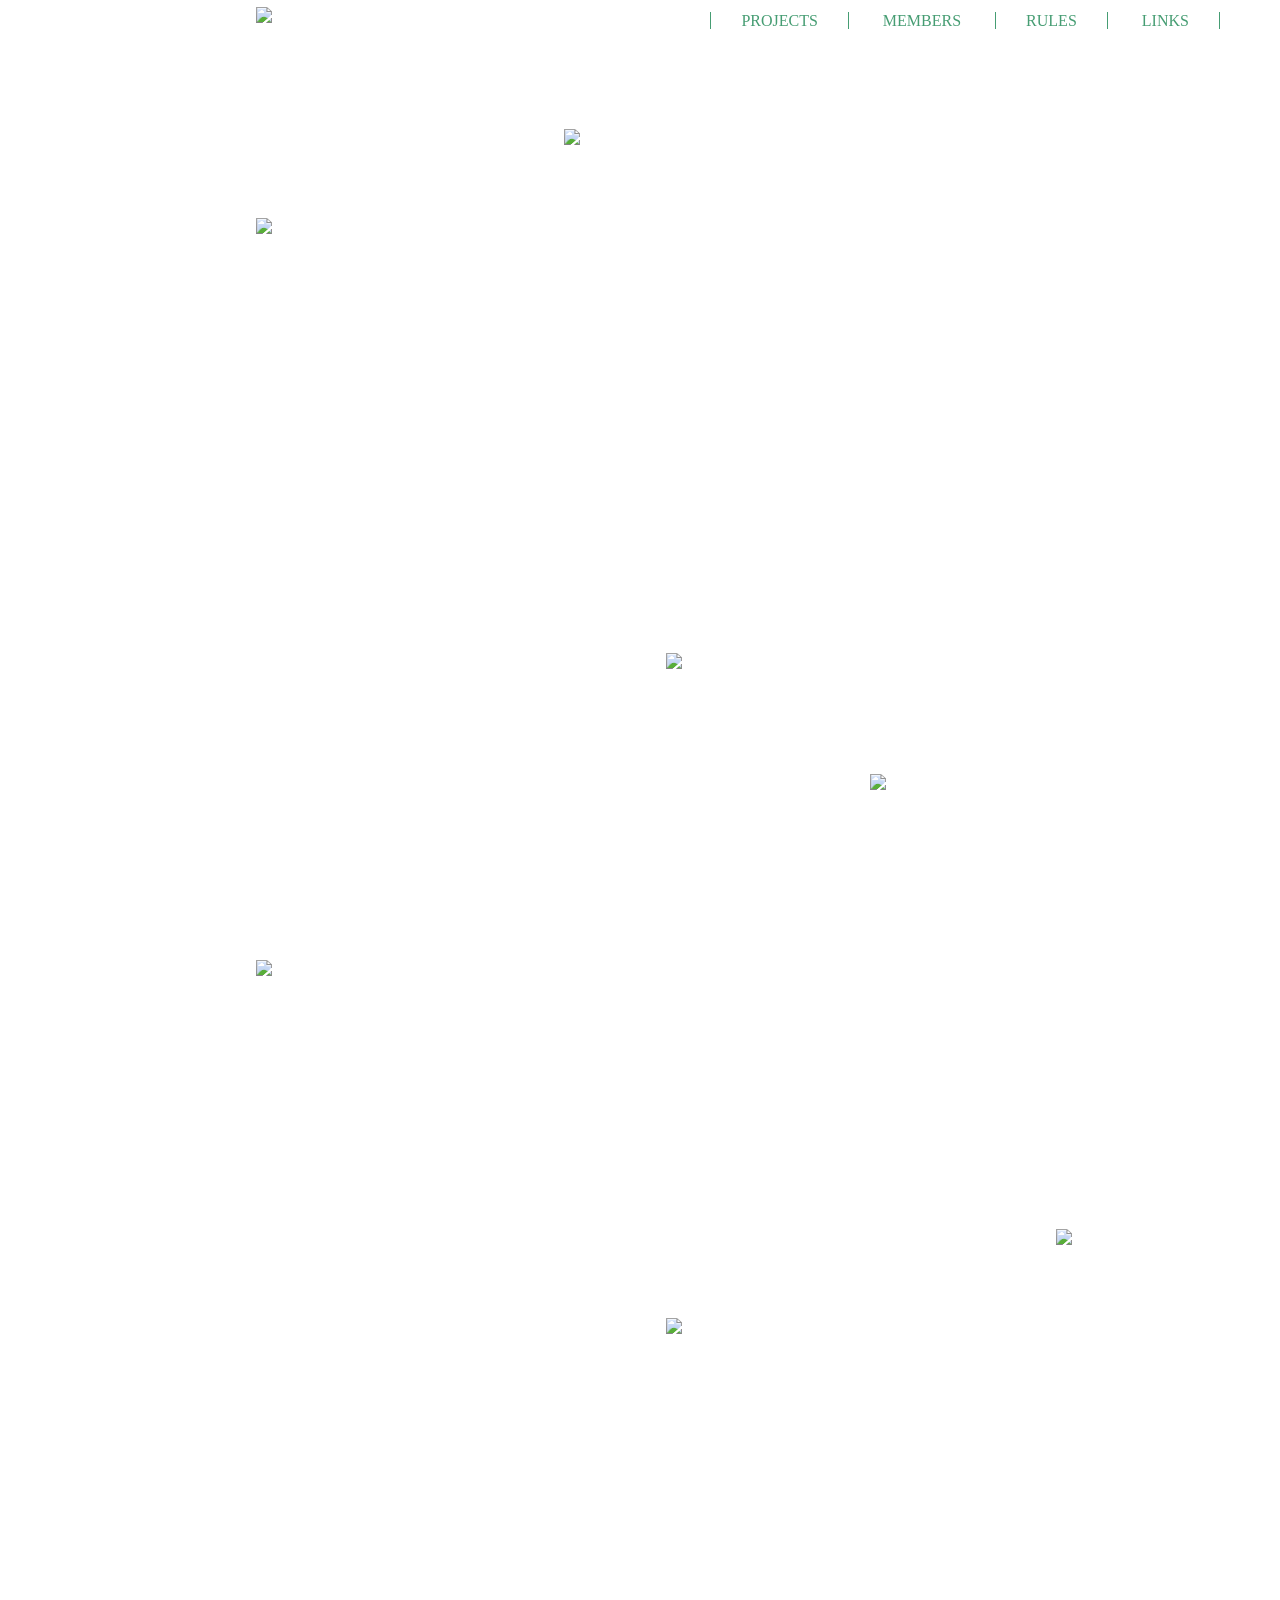
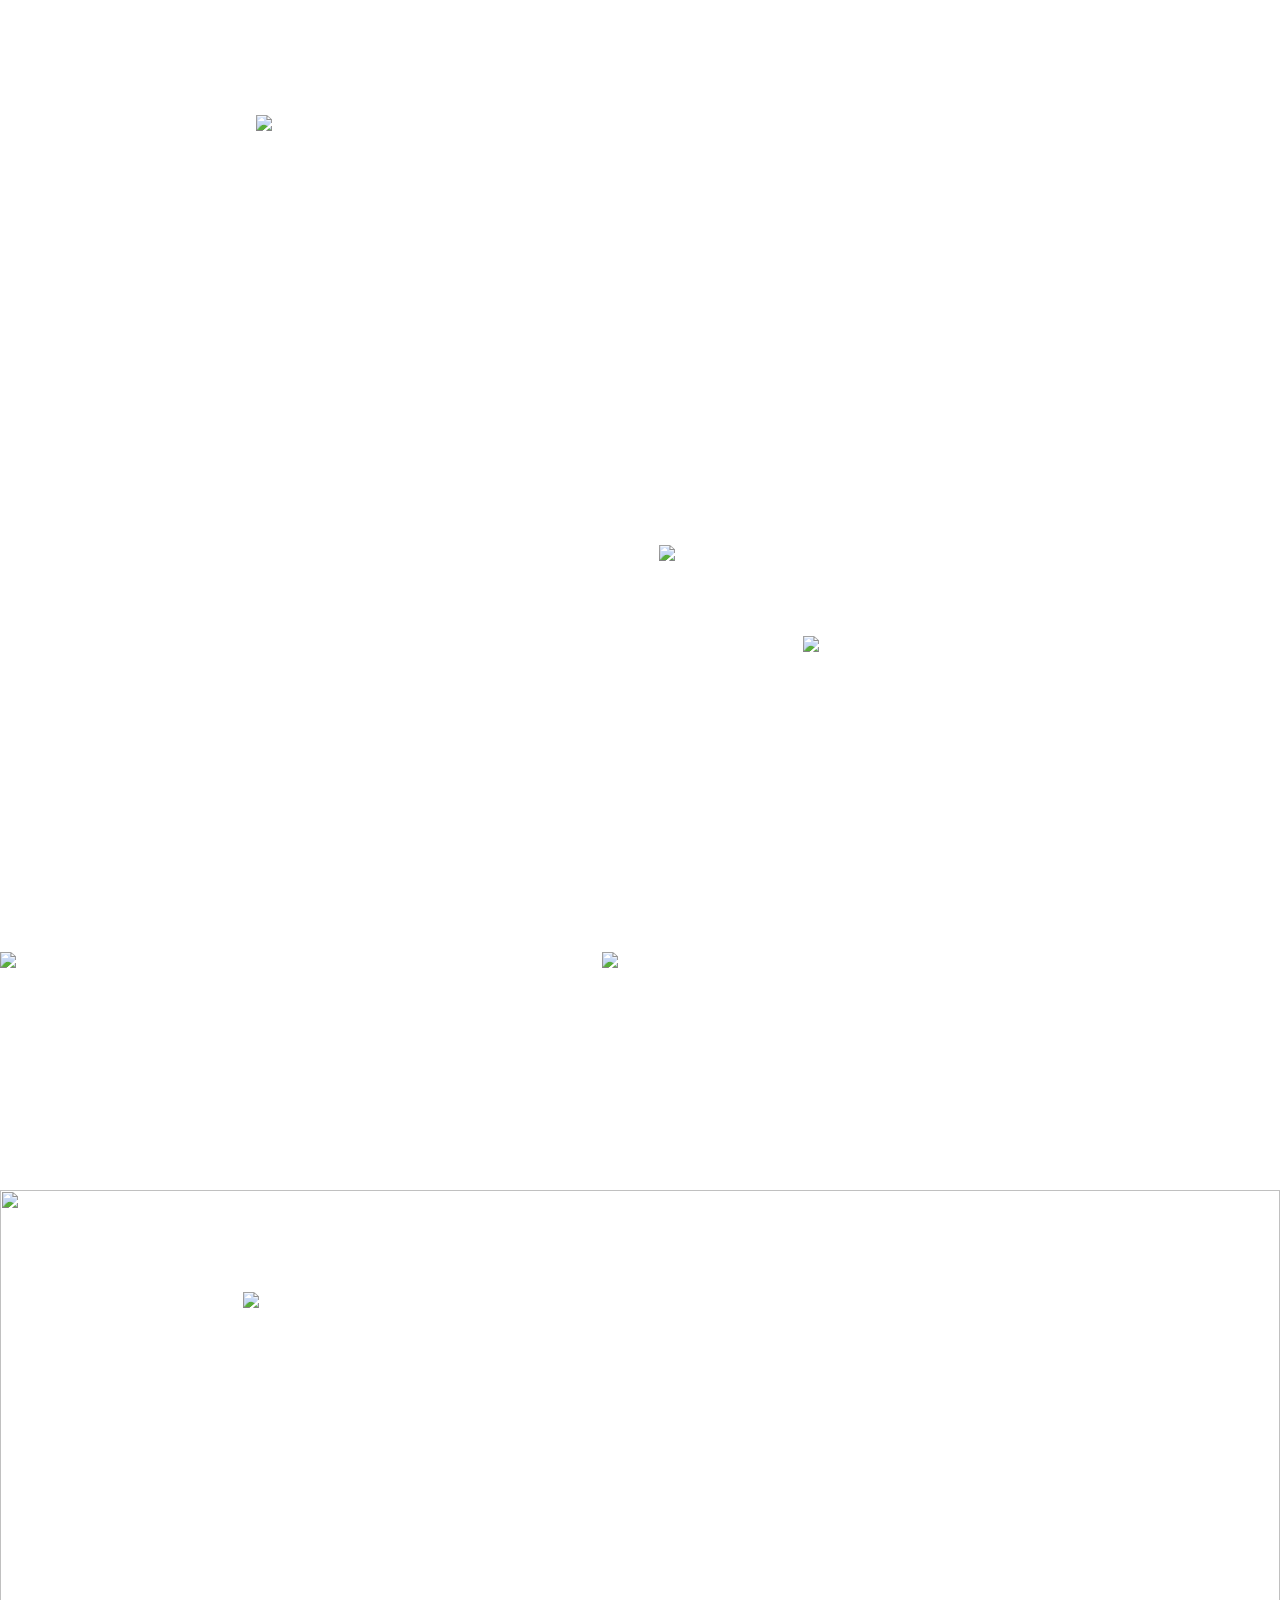
==== design.html @ 5c4897f4 "html 파일 업로드" ====
<!DOCTYPE html>
<html lang="ko">
<head>
  <meta charset="utf-8">
  <meta name="viewport" content="width=device-width, initial-scale=1">
  <title>우친동</title>
  <!--<link rel="stylesheet" href="1.css">-->
  <style type="text/css">
    body{
      margin: 0;
      padding: 0;
    }
    .a{
      position: absolute;
      width:1082.5; height:1595.23;
      margin-left: -8.7%; margin-top: -5.7%;
    }

    .b{
      position: absolute;
      width: 255; height:74;
      margin-left: 44.1%; margin-top: 10.1%;
    }
    .c{
      position: absolute;
      width:552; height:455;
      margin-left: 20%; margin-top: 17%; 
    }
    .d{
      position: absolute;
      width:550; height:439;
      margin-left: 52%; margin-top: 51%;
    }
    .e{
      position: absolute;
      width:550; height:460;
      margin-left: 20%; margin-top: 75%;
    }
    .f{
      position: absolute;
      width:800; height:695;
      margin-left: 52%; margin-top: 103%;
    }
    .g{
      position: absolute;
      width:550; height:460;
      margin-left: 20%; margin-top: 134%;
    }
    .h{ 
      position: absolute;
      width:550; height:460;
      margin-left: 51.5%; margin-top: 167.6%;
    }
    .i{
      position: absolute;
      z-index: 1;
      width: 100%; height: 420px;
      margin-top: 218%;
    }
    .j{
      position: absolute;
      width: 567; height: 347.92;
      margin-left: 47%; margin-top: 199.4%;
    }
    .k{
      position: absolute;
      width: 792; height: 723.1;
      margin-left: 62.7%; margin-top: 174.7%;
    }
    .l{
      position: absolute;
      width: 979.17; height: 848.47;
      margin-left: 121%; margin-top: 90.5%;
    }
    .n{
      position: absolute;
      width: 1920; height: 348;
      margin-left: 0%; margin-top: 199.4%;
    }
    /*
    .o{
      position: absolute;
      width: 246; height: 35;
      margin-left: 19.27%; margin-top: 225.92%;
      z-index: 2;
    }
    */
    .p{
      position: absolute;
      width: 979.17; height: 848.47;
      margin-left: 68%; margin-top: 60.5%;
    }
    .q{
      position: absolute;
      width: 640px; height: 640px;
      margin-left: 82.5%; margin-top: 96%;
    }

    
    .fttit{
      position: absolute;
      margin-left: 19%;
      margin-top: 225.92%;
      width: 12%;
      z-index: 2;

    }

    .imtxt{
      position: absolute;
      margin-left: 19%;
      margin-top: 228%;
      color: white;
      z-index: 2;

    }


    .t1{
      font-size: 1px;
      margin-top: 2%;
      z-index: 2;
    }

    .t3{
      font-size: 1px;
      z-index: 2;
    }
    .bt3{
      font-size: 14px;
      z-index: 2;
    }

    .t4{
      font-size: 1px;
      z-index: 2;
    }
    .bt4{
      font-size: 14px;
      z-index: 2;
    }

    .t5{
      font-size: 1px;
      z-index: 2;
    }
    .bt5{
      font-size: 14px;
      z-index: 2;
    }

    .t6{
      position: absolute;
      margin-left: 59%;
      margin-top: 244.5%;
      font-size: 1px;
      color: white;
      z-index: 2;
    }
    


    header{
      background-image: url(./img/Rectangle\ 1.png);
      position: fixed;
      width: 100%;
      height: 50px;
      z-index: 10;
    }
    .logo{
      width: 2.5%;
      margin-top: 7px;
      margin-left: 20%;
      float: left;
    }
    .headmenu_wrap{
      margin-top: 12px;
      margin-left: 33%;
      float: left;
    }
    .headmenu{
      list-style: none;
      margin: 0;
      padding: 0;
    }
    .headmenu>li{
      display: inline;
      padding-left: 30px;
      padding-right: 30px;
    }
    .headmenu>li>a{
      color: #469D73;
      text-decoration: none;
    }
    .point{
      border-right: 1px solid #469D73;
      border-left: 1px solid #469D73;
    }
    #sw{
      padding-top: 20px;
      background-image: url(./img/Union.png);
      background-repeat: no-repeat;
      background-size: 100%;
    }
    #sw:hover{
      background-image: url(./img/Union\ \(1\).png);
      font-weight: bold;
    }
    #sol:hover{
      background-image: url(./img/Rectangle\ 62.png);
      font-weight: bold;
    }
    #dg:hover{
      background-image: url(./img/Rectangle\ 62\ \(1\).png);
      font-weight: bold;
    }
    #sol{
      padding-top: 10px;
      background-image: url(./img/Rectangle\ 57.png);
      background-repeat: no-repeat;
      background-size: 100%;
    }
    #dg{
      padding-top: 10px;
      padding-bottom: 10px;
      background-image: url(./img/Rectangle\ 61.png);
      background-repeat: no-repeat;
      background-size: 100%;
    }
    .member_list{
      float: right;
      list-style: none;
      margin-right: 26.1%;
      height: 0;
      overflow: hidden;
    }
    .member_list>li{
      text-align: center;
      width: 145px;
      height: 30px;
    }
    .member_list>li>a{
      color: #469D73;
      text-decoration: none;
    }
  </style>
</head>
<body style="overflow-x: hidden">

  <header>
    <a href="./main.html">
      <img class="logo" src="./img/Group 1.png">
    </a>
    <div class="headmenu_wrap">
      <ul class="headmenu">
        <li class="point"><a href="./project.html">PROJECTS</a></li>
        <li onclick="DropMenu()"><a href="#">MEMBERS</a></li>
        <li class="point"><a href="./Rules.html">RULES</a></li>
        <li style="border-right: 1px solid #469D73;"><a href="./links.html">LINKS</li>
        </ul>
      </div>
      <ul class="member_list" id="members">
        <li id="sw"><a href="./soft.html">Software</a></li>
        <li id="sol"><a href="./sol.html">Solution</a></li>
        <li id="dg"><a href="./design.html">Design</a></li>
      </ul>
    </header>

    <div class="a">
     <img src="./img/Ellipse 17.png">
   </div>

   <div class="b">
     <img src="./img/Group 135.png" > 
   </div>

   <div class="c">
    <img src="./img/rsf.png"> 
  </div>
  
  <div class="q">
    <img src="./img/Ellipse 16.png"> 
  </div>

  <div class="p">
    <img src="./img/Ellipse 20.png"> 
  </div>

  <div class="d">
    <img src="./img/qgd.png"> 
  </div>

  <div class="e">
   <img src="./img/dgw.png"> 
 </div>

 <div class="f">
   <img src="./img/dtw.png"> 
 </div>

 <div class="g">
   <img src="./img/wdw.png"> 
 </div>

 <div class="i">
  <img src="./img/Exclude (2).png" width="100%" height="100%">
</div>

<div class="n">
  <img src="./img/Rectangle 34.png">
</div>

<div class="k">
  <img src="./img/Intersect.png">
</div>

<div class="j">
  <img src="./img/Intersect (1).png">
</div>

<div class="fttit">
  <img src="./img/fttit.png" width="100%">
</div>

<div class="h">
  <img src="./img/ddc.png"> 
</div>



<div class="imtxt">

  <div class="t1">
    제작 : 우리친해요동아리 일동 위치 : (08821) 서울시 관악구 호암로 546 미림여자정보과학고등학교 응용1실
    <br>
    우리친해요동아리 일동 : 권하은 금나리 김지우 박승채 박하은 안서연 양지아 오은채 인서진 임수연 엄희주 정유진 고낙은
  </div>

  <br>

  <div class="t3">
    이메일 문의
  </div>

  <div class="bt3">
    woochindong@gamil.com
  </div>
  <br>
  <div class="t4">
    대표번호
  </div>

  <div class="bt4">
    02-872-4071
  </div>
  <br>
  <div class="t5">
    FAX
  </div>

  <div class="bt5">
    02-887-0856
  </div>
  <br>  
</div>
<div class="t6">
  개인정보 보호 방침 | 동아리 정보 | Copyright 2021 by WOOCHINDONG all right reserved.
</div>

</body>
</html>
<script>
  let cnt_li=0;
  function DropMenu(){
    cnt_li++;
    if(cnt_li%2==0){
      document.getElementById("members").style.overflow="hidden";
      document.getElementById("members").style.height="0px";
    }
    else{
      document.getElementById("members").style.overflow="none";
      document.getElementById("members").style.height="200px";
    }
  }
</script>
---- 1.css ----
body{
    margin: 0;
    padding: 0;
}
.a{
    position: absolute;
    width:1082.5; height:1595.23;
    margin-left: -8.7%; margin-top: -5.7%;
}

.b{
    position: absolute;
    width: 255; height:74;
    margin-left: 44.1%; margin-top: 10.1%;
}
.c{
    position: absolute;
    width:552; height:455;
    margin-left: 20%; margin-top: 17%; 
}
.d{
    position: absolute;
    width:550; height:439;
    margin-left: 52%; margin-top: 51%;
}
.e{
    position: absolute;
    width:550; height:460;
    margin-left: 20%; margin-top: 75%;
}
.f{
    position: absolute;
    width:800; height:695;
    margin-left: 52%; margin-top: 103%;
}
.g{
    position: absolute;
    width:550; height:460;
    margin-left: 20%; margin-top: 134%;
}
.h{ 
    position: absolute;
    width:550; height:460;
    margin-left: 51.5%; margin-top: 167.6%;
}
.i{
    position: absolute;
    z-index: 1;
    width: 100%; height: 420px;
    margin-top: 218%;
}
.j{
    position: absolute;
    width: 567; height: 347.92;
    margin-left: 47%; margin-top: 199.4%;
}
.k{
    position: absolute;
    width: 792; height: 723.1;
    margin-left: 62.7%; margin-top: 174.7%;
}
.l{
    position: absolute;
    width: 979.17; height: 848.47;
    margin-left: 121%; margin-top: 90.5%;
}
.n{
    position: absolute;
    width: 1920; height: 348;
    margin-left: 0%; margin-top: 199.4%;
}
.o{
    position: absolute;
    width: 246; height: 35;
    margin-left: 19.27%; margin-top: 225.92%;
    z-index: 2;
}
.p{
    position: absolute;
    width: 979.17; height: 848.47;
    margin-left: 68%; margin-top: 60.5%;
}
.q{
    position: absolute;
    width: 640px; height: 640px;
    margin-left: 82.5%; margin-top: 96%;
}

.imtxt{
            position: absolute;
            margin-left: 19%;
            margin-top: 87%;
            color: white;
            z-index: 2;

        }

        

        .t1{
            font-size: 1px;
            margin-top: 2%;
            z-index: 2;
        }

        .t3{
            font-size: 1px;
            z-index: 2;
        }
        .bt3{
            font-size: 14px;
            z-index: 2;
        }

        .t4{
            font-size: 1px;
            z-index: 2;
        }
        .bt4{
            font-size: 14px;
            z-index: 2;
        }

        .t5{
            font-size: 1px;
            z-index: 2;
        }
        .bt5{
            font-size: 14px;
            z-index: 2;
        }

        .t6{
            position: absolute;
            margin-left: 59%;
            margin-top: 102%;
            font-size: 1px;
            color: white;
            z-index: 2;
        }
        .fttit{
            position: absolute;
            margin-left: 19%;
            margin-top: 84%;
            width: 12%;
   
         }


         header{
            background-image: url(./img/Rectangle\ 1.png);
            position: fixed;
            width: 100%;
            height: 50px;
            z-index: 10;
        }
        .logo{
            width: 2.5%;
            margin-top: 7px;
            margin-left: 20%;
            float: left;
        }
        .headmenu_wrap{
            margin-top: 12px;
            margin-left: 33%;
            float: left;
        }
        .headmenu{
            list-style: none;
            margin: 0;
            padding: 0;
        }
        .headmenu>li{
            display: inline;
            padding-left: 30px;
            padding-right: 30px;
        }
        .headmenu>li>a{
            color: #469D73;
            text-decoration: none;
        }
        .point{
            border-right: 1px solid #469D73;
            border-left: 1px solid #469D73;
        }
        #sw{
            padding-top: 20px;
            background-image: url(./img/Union.png);
            background-repeat: no-repeat;
            background-size: 100%;
        }
        #sw:hover{
            background-image: url(./img/Union\ \(1\).png);
            font-weight: bold;
        }
        #sol:hover{
            background-image: url(./img/Rectangle\ 62.png);
            font-weight: bold;
        }
        #dg:hover{
            background-image: url(./img/Rectangle\ 62\ \(1\).png);
            font-weight: bold;
        }
        #sol{
            padding-top: 10px;
            background-image: url(./img/Rectangle\ 57.png);
            background-repeat: no-repeat;
            background-size: 100%;
        }
        #dg{
            padding-top: 10px;
            padding-bottom: 10px;
            background-image: url(./img/Rectangle\ 61.png);
            background-repeat: no-repeat;
            background-size: 100%;
        }
        .member_list{
            float: right;
            list-style: none;
            margin-right: 26.1%;
            height: 0;
            overflow: hidden;
        }
        .member_list>li{
            text-align: center;
            width: 145px;
            height: 30px;
        }
        .member_list>li>a{
            color: #469D73;
            text-decoration: none;
        }
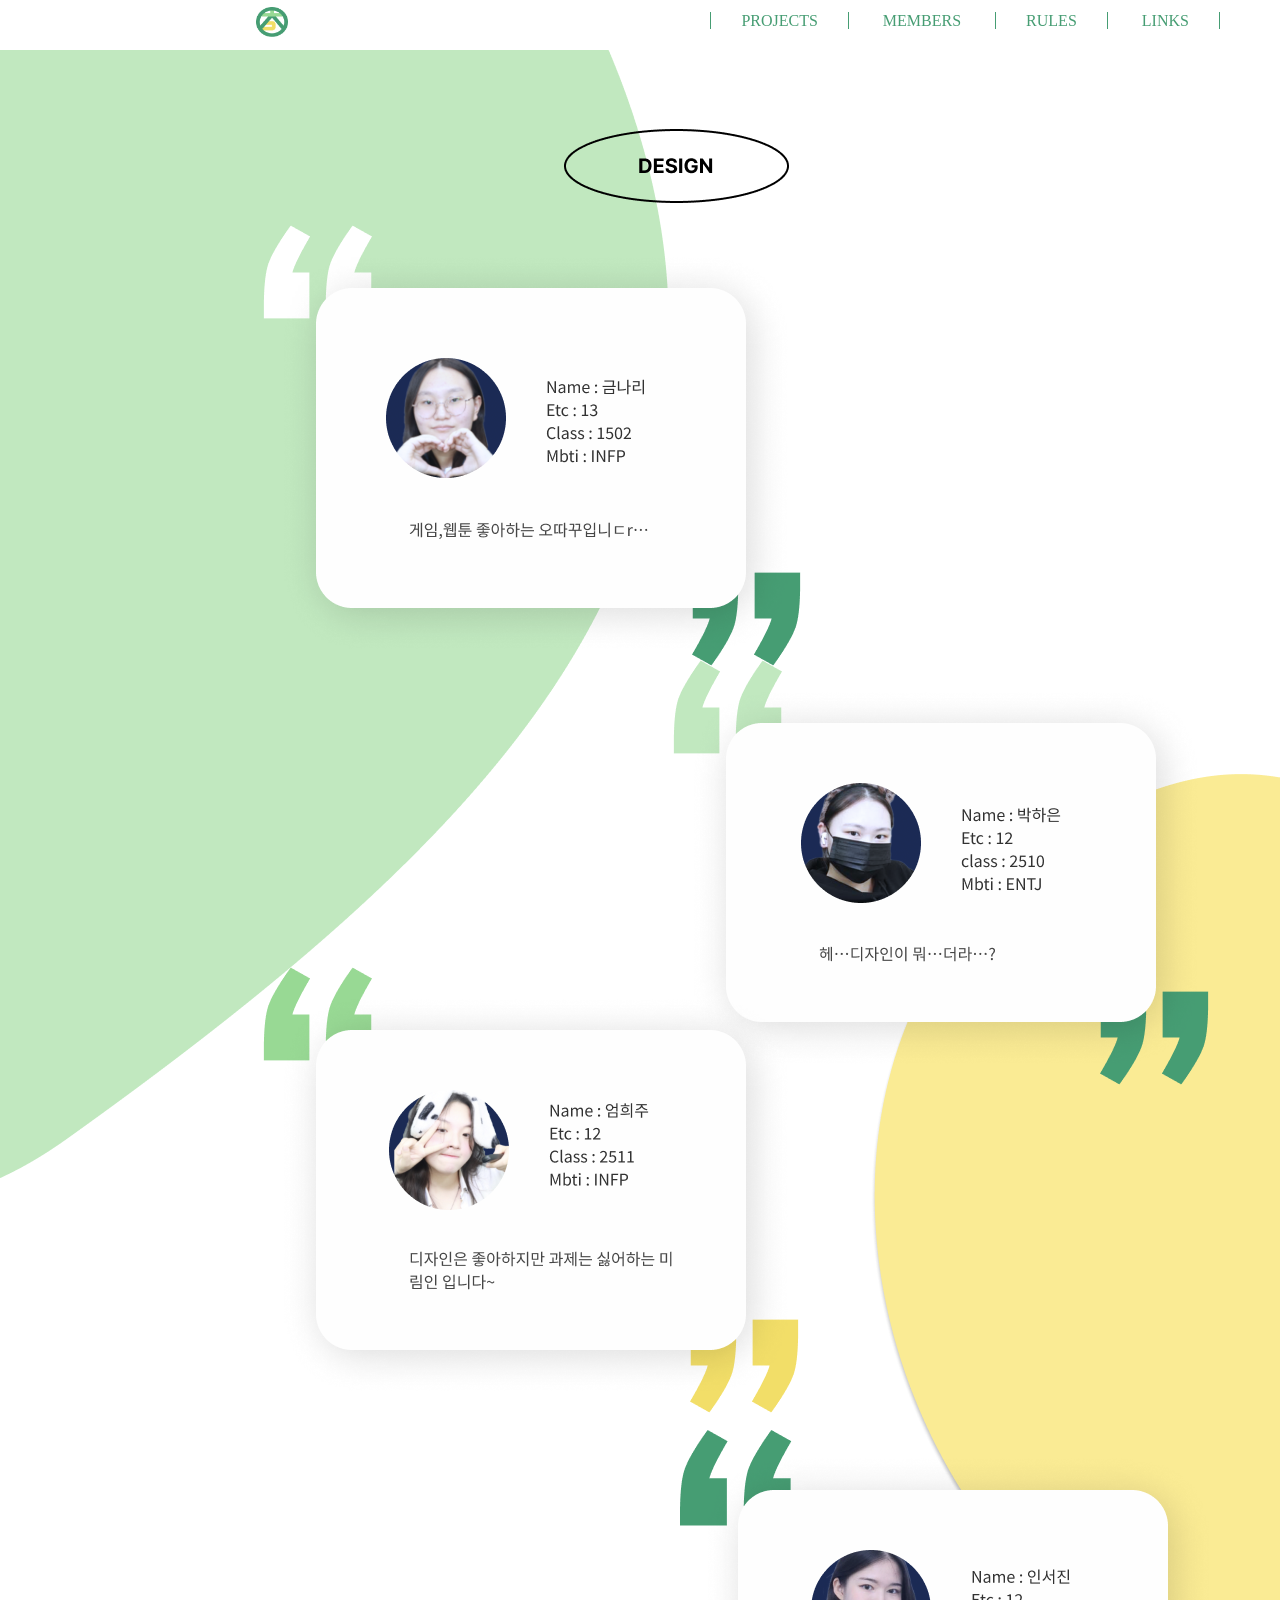
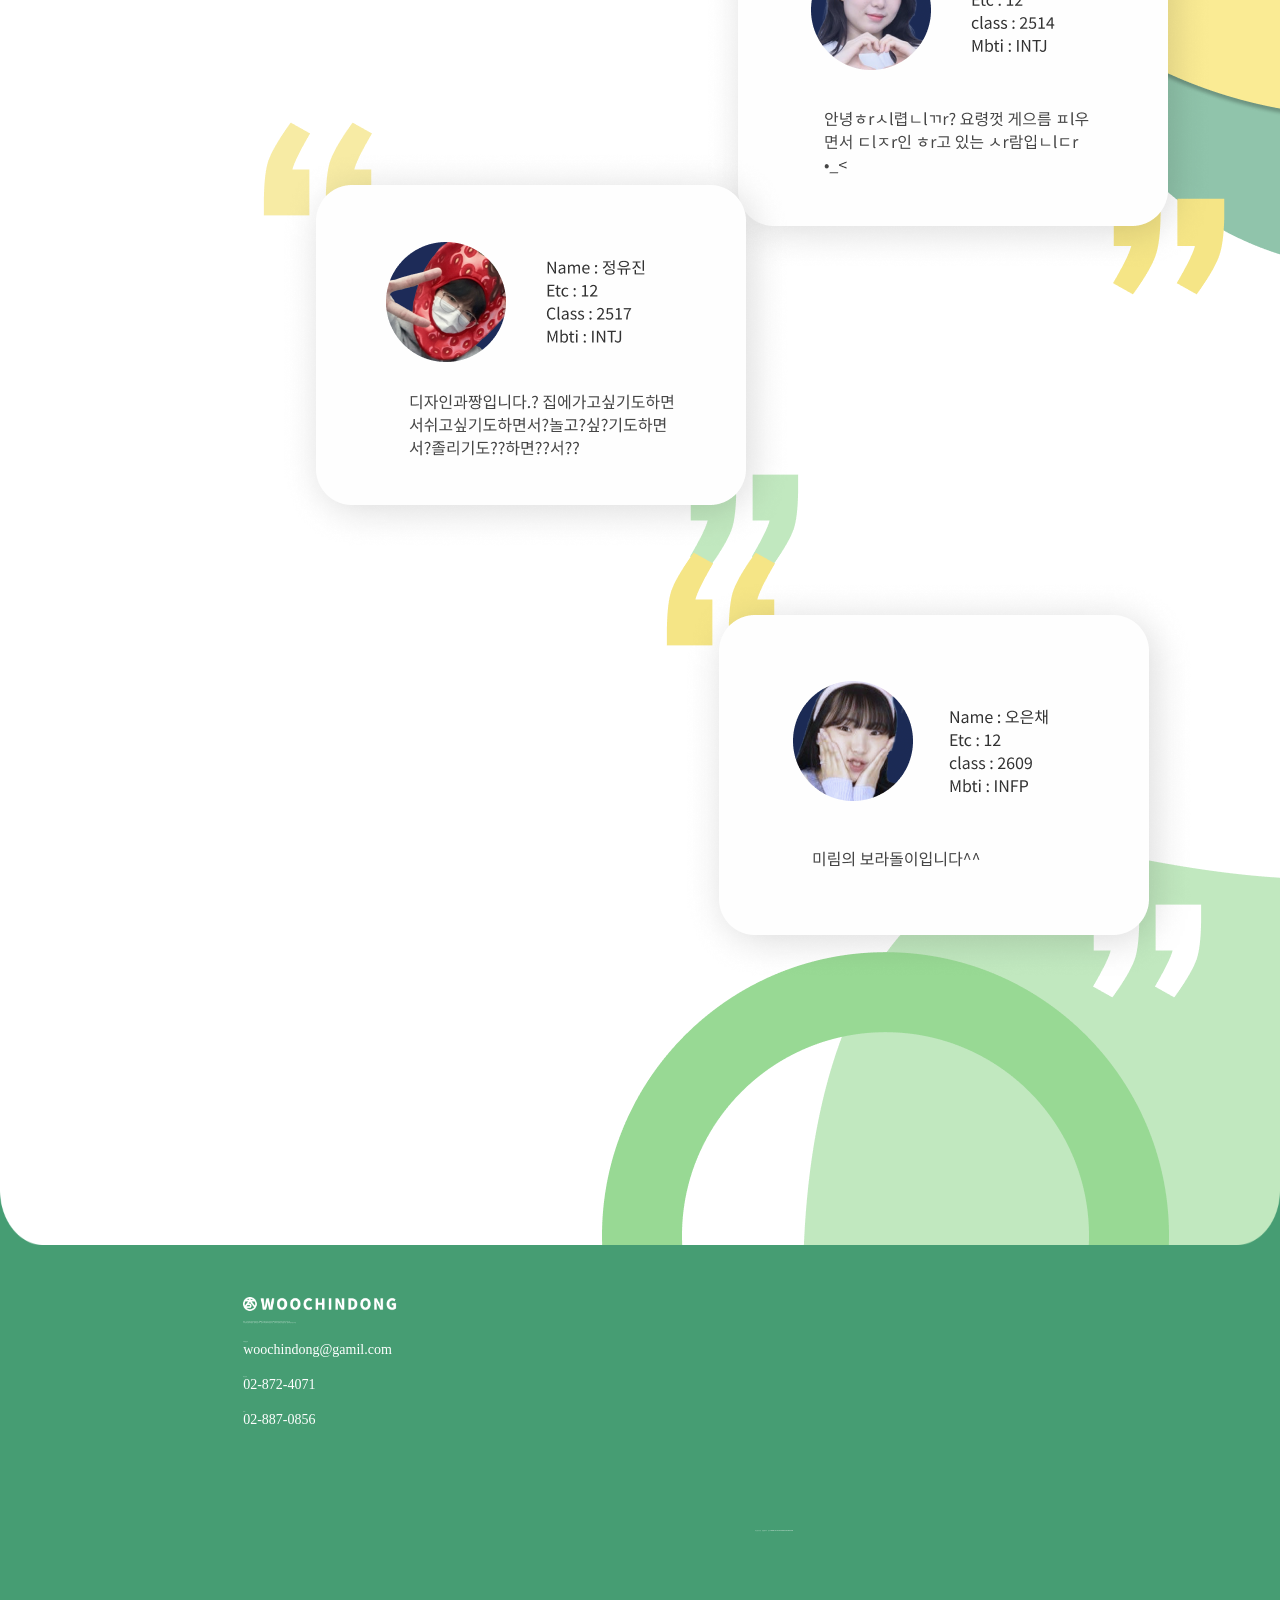
==== commit 46c87c6d: "파일 링크 수정" ====
--- a/design.html
+++ b/design.html
@@ -248,7 +248,7 @@
 <body style="overflow-x: hidden">
 
   <header>
-    <a href="./main.html">
+    <a href="./index.html">
       <img class="logo" src="./img/Group 1.png">
     </a>
     <div class="headmenu_wrap">
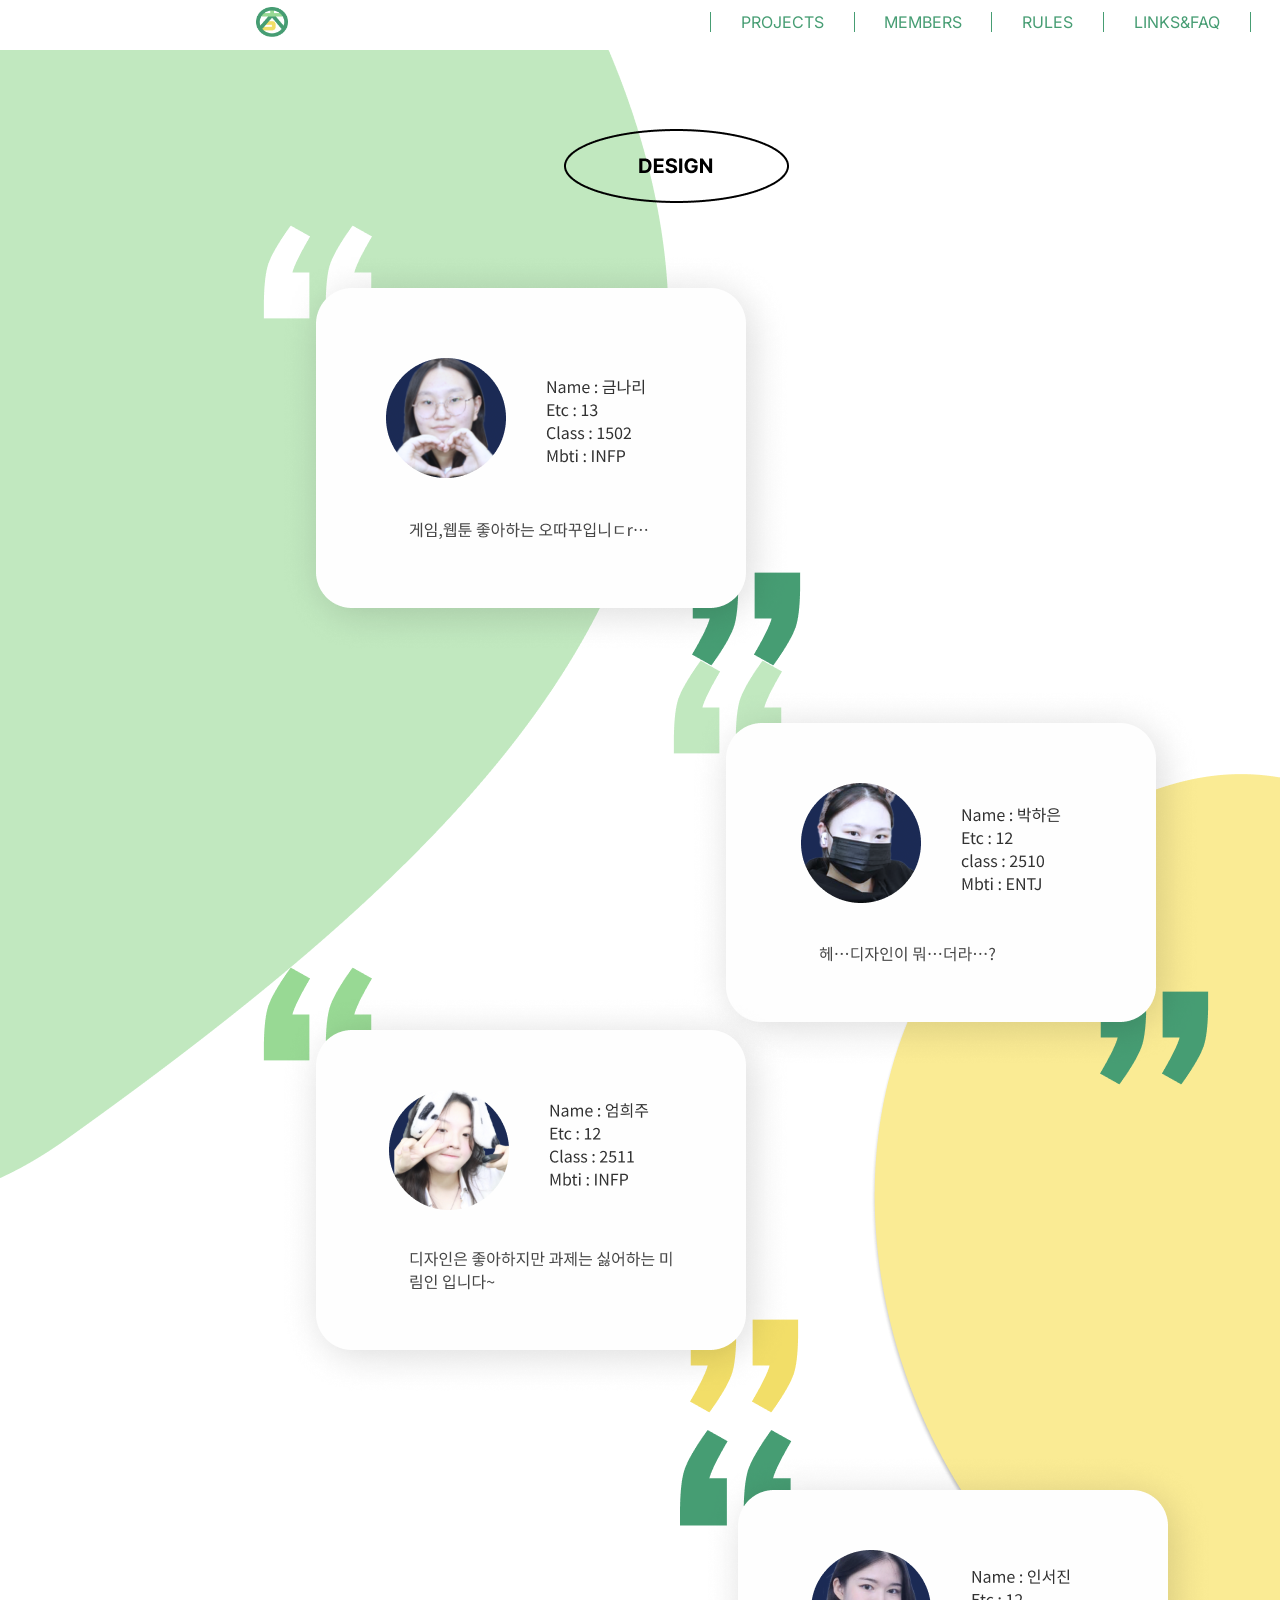
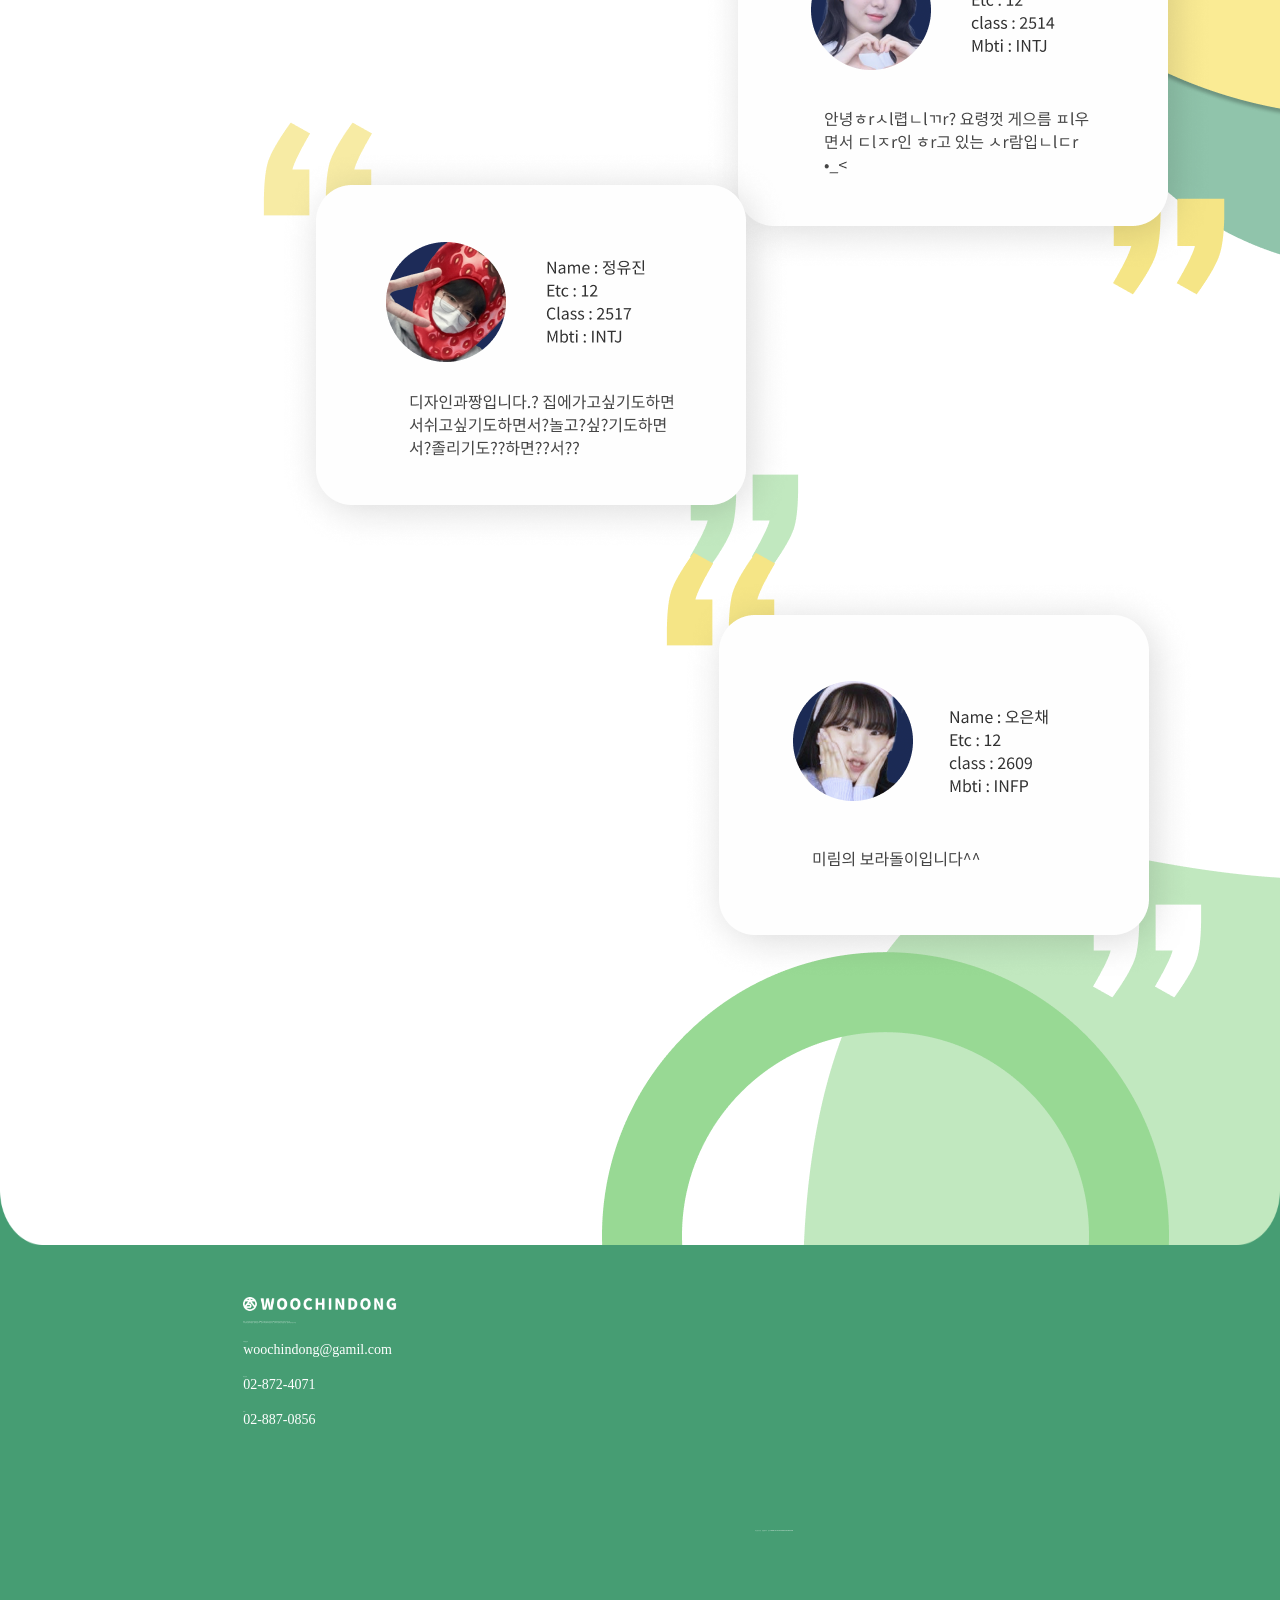
==== commit 2c5ffb4d: "동아리 페이지" ====
--- a/design.html
+++ b/design.html
@@ -1,83 +1,130 @@
 <!DOCTYPE html>
 <html lang="ko">
-<head>
-  <meta charset="utf-8">
-  <meta name="viewport" content="width=device-width, initial-scale=1">
-  <title>우친동</title>
-  <!--<link rel="stylesheet" href="1.css">-->
-  <style type="text/css">
-    body{
-      margin: 0;
-      padding: 0;
-    }
-    .a{
-      position: absolute;
-      width:1082.5; height:1595.23;
-      margin-left: -8.7%; margin-top: -5.7%;
-    }
-
-    .b{
-      position: absolute;
-      width: 255; height:74;
-      margin-left: 44.1%; margin-top: 10.1%;
-    }
-    .c{
-      position: absolute;
-      width:552; height:455;
-      margin-left: 20%; margin-top: 17%; 
-    }
-    .d{
-      position: absolute;
-      width:550; height:439;
-      margin-left: 52%; margin-top: 51%;
-    }
-    .e{
-      position: absolute;
-      width:550; height:460;
-      margin-left: 20%; margin-top: 75%;
-    }
-    .f{
-      position: absolute;
-      width:800; height:695;
-      margin-left: 52%; margin-top: 103%;
-    }
-    .g{
-      position: absolute;
-      width:550; height:460;
-      margin-left: 20%; margin-top: 134%;
-    }
-    .h{ 
-      position: absolute;
-      width:550; height:460;
-      margin-left: 51.5%; margin-top: 167.6%;
-    }
-    .i{
-      position: absolute;
-      z-index: 1;
-      width: 100%; height: 420px;
-      margin-top: 218%;
-    }
-    .j{
-      position: absolute;
-      width: 567; height: 347.92;
-      margin-left: 47%; margin-top: 199.4%;
-    }
-    .k{
-      position: absolute;
-      width: 792; height: 723.1;
-      margin-left: 62.7%; margin-top: 174.7%;
-    }
-    .l{
-      position: absolute;
-      width: 979.17; height: 848.47;
-      margin-left: 121%; margin-top: 90.5%;
-    }
-    .n{
-      position: absolute;
-      width: 1920; height: 348;
-      margin-left: 0%; margin-top: 199.4%;
-    }
-    /*
+  <head>
+    <meta charset="utf-8" />
+    <meta name="viewport" content="width=device-width, initial-scale=1" />
+    <title>우친동</title>
+    <link rel="preconnect" href="https://fonts.googleapis.com" />
+    <link rel="preconnect" href="https://fonts.gstatic.com" crossorigin />
+    <link
+      href="https://fonts.googleapis.com/css2?family=Noto+Sans+KR:wght@100;300;400;500;700;900&display=swap"
+      rel="stylesheet"
+    />
+
+    <link
+      href="https://fonts.googleapis.com/css2?family=Inter:wght@100;300;400;500;700;900&display=swap"
+      rel="stylesheet"
+    />
+
+    <link
+      href="https://fonts.googleapis.com/css2?family=Noto+Sans+HK:wght@100;300;400;500;700;900&display=swap"
+      rel="stylesheet"
+    />
+
+    <style>
+      * {
+        -webkit-touch-callout: none;
+        user-select: none;
+        -moz-user-select: none;
+        -ms-user-select: none;
+        -webkit-user-select: none;
+        -webkit-user-drag: none;
+        margin: 0;
+        padding: 0;
+      }
+      .a {
+        position: absolute;
+        width: 1082.5;
+        height: 1595.23;
+        margin-left: -8.7%;
+        margin-top: -5.7%;
+      }
+
+      .b {
+        position: absolute;
+        width: 255;
+        height: 74;
+        margin-left: 44.1%;
+        margin-top: 10.1%;
+      }
+      .c {
+        position: absolute;
+        width: 552;
+        height: 455;
+        margin-left: 20%;
+        margin-top: 17%;
+      }
+      .d {
+        position: absolute;
+        width: 550;
+        height: 439;
+        margin-left: 52%;
+        margin-top: 51%;
+      }
+      .e {
+        position: absolute;
+        width: 550;
+        height: 460;
+        margin-left: 20%;
+        margin-top: 75%;
+      }
+      .f {
+        position: absolute;
+        width: 800;
+        height: 695;
+        margin-left: 52%;
+        margin-top: 103%;
+      }
+      .g {
+        position: absolute;
+        width: 550;
+        height: 460;
+        margin-left: 20%;
+        margin-top: 134%;
+      }
+      .h {
+        position: absolute;
+        width: 550;
+        height: 460;
+        margin-left: 51.5%;
+        margin-top: 167.6%;
+      }
+      .i {
+        position: absolute;
+        z-index: 1;
+        width: 100%;
+        height: 420px;
+        margin-top: 218%;
+      }
+      .j {
+        position: absolute;
+        width: 567;
+        height: 347.92;
+        margin-left: 47%;
+        margin-top: 199.4%;
+      }
+      .k {
+        position: absolute;
+        width: 792;
+        height: 723.1;
+        margin-left: 62.7%;
+        margin-top: 174.7%;
+      }
+      .l {
+        position: absolute;
+        width: 979.17;
+        height: 848.47;
+        margin-left: 121%;
+        margin-top: 90.5%;
+      }
+      .n {
+        position: absolute;
+        width: 1920;
+        height: 348;
+        margin-left: 0%;
+        margin-top: 199.4%;
+      }
+      /*
     .o{
       position: absolute;
       width: 246; height: 35;
@@ -85,301 +132,298 @@
       z-index: 2;
     }
     */
-    .p{
-      position: absolute;
-      width: 979.17; height: 848.47;
-      margin-left: 68%; margin-top: 60.5%;
-    }
-    .q{
-      position: absolute;
-      width: 640px; height: 640px;
-      margin-left: 82.5%; margin-top: 96%;
-    }
-
-    
-    .fttit{
-      position: absolute;
-      margin-left: 19%;
-      margin-top: 225.92%;
-      width: 12%;
-      z-index: 2;
-
-    }
-
-    .imtxt{
-      position: absolute;
-      margin-left: 19%;
-      margin-top: 228%;
-      color: white;
-      z-index: 2;
-
-    }
-
-
-    .t1{
-      font-size: 1px;
-      margin-top: 2%;
-      z-index: 2;
-    }
-
-    .t3{
-      font-size: 1px;
-      z-index: 2;
-    }
-    .bt3{
-      font-size: 14px;
-      z-index: 2;
-    }
-
-    .t4{
-      font-size: 1px;
-      z-index: 2;
-    }
-    .bt4{
-      font-size: 14px;
-      z-index: 2;
-    }
-
-    .t5{
-      font-size: 1px;
-      z-index: 2;
-    }
-    .bt5{
-      font-size: 14px;
-      z-index: 2;
-    }
-
-    .t6{
-      position: absolute;
-      margin-left: 59%;
-      margin-top: 244.5%;
-      font-size: 1px;
-      color: white;
-      z-index: 2;
-    }
-    
-
-
-    header{
-      background-image: url(./img/Rectangle\ 1.png);
-      position: fixed;
-      width: 100%;
-      height: 50px;
-      z-index: 10;
-    }
-    .logo{
-      width: 2.5%;
-      margin-top: 7px;
-      margin-left: 20%;
-      float: left;
-    }
-    .headmenu_wrap{
-      margin-top: 12px;
-      margin-left: 33%;
-      float: left;
-    }
-    .headmenu{
-      list-style: none;
-      margin: 0;
-      padding: 0;
-    }
-    .headmenu>li{
-      display: inline;
-      padding-left: 30px;
-      padding-right: 30px;
-    }
-    .headmenu>li>a{
-      color: #469D73;
-      text-decoration: none;
-    }
-    .point{
-      border-right: 1px solid #469D73;
-      border-left: 1px solid #469D73;
-    }
-    #sw{
-      padding-top: 20px;
-      background-image: url(./img/Union.png);
-      background-repeat: no-repeat;
-      background-size: 100%;
-    }
-    #sw:hover{
-      background-image: url(./img/Union\ \(1\).png);
-      font-weight: bold;
-    }
-    #sol:hover{
-      background-image: url(./img/Rectangle\ 62.png);
-      font-weight: bold;
-    }
-    #dg:hover{
-      background-image: url(./img/Rectangle\ 62\ \(1\).png);
-      font-weight: bold;
-    }
-    #sol{
-      padding-top: 10px;
-      background-image: url(./img/Rectangle\ 57.png);
-      background-repeat: no-repeat;
-      background-size: 100%;
-    }
-    #dg{
-      padding-top: 10px;
-      padding-bottom: 10px;
-      background-image: url(./img/Rectangle\ 61.png);
-      background-repeat: no-repeat;
-      background-size: 100%;
-    }
-    .member_list{
-      float: right;
-      list-style: none;
-      margin-right: 26.1%;
-      height: 0;
-      overflow: hidden;
-    }
-    .member_list>li{
-      text-align: center;
-      width: 145px;
-      height: 30px;
-    }
-    .member_list>li>a{
-      color: #469D73;
-      text-decoration: none;
-    }
-  </style>
-</head>
-<body style="overflow-x: hidden">
-
+      .p {
+        position: absolute;
+        width: 979.17;
+        height: 848.47;
+        margin-left: 68%;
+        margin-top: 60.5%;
+      }
+      .q {
+        position: absolute;
+        width: 640px;
+        height: 640px;
+        margin-left: 82.5%;
+        margin-top: 96%;
+      }
+
+      .fttit {
+        position: absolute;
+        margin-left: 19%;
+        margin-top: 225.92%;
+        width: 12%;
+        z-index: 2;
+      }
+
+      .imtxt {
+        position: absolute;
+        margin-left: 19%;
+        margin-top: 228%;
+        color: white;
+        z-index: 2;
+      }
+
+      .t1 {
+        font-size: 1px;
+        margin-top: 2%;
+        z-index: 2;
+      }
+
+      .t3 {
+        font-size: 1px;
+        z-index: 2;
+      }
+      .bt3 {
+        font-size: 14px;
+        z-index: 2;
+      }
+
+      .t4 {
+        font-size: 1px;
+        z-index: 2;
+      }
+      .bt4 {
+        font-size: 14px;
+        z-index: 2;
+      }
+
+      .t5 {
+        font-size: 1px;
+        z-index: 2;
+      }
+      .bt5 {
+        font-size: 14px;
+        z-index: 2;
+      }
+
+      .t6 {
+        position: absolute;
+        margin-left: 59%;
+        margin-top: 244.5%;
+        font-size: 1px;
+        color: white;
+        z-index: 2;
+      }
+
+      header {
+        font-family: "Inter", sans-serif;
+        width: 100%;
+        height: 50px;
+        background-image: url(./img/Rectangle\ 1.png);
+        position: fixed;
+        z-index: 10;
+      }
+      .logo {
+        width: 2.5%;
+        margin-top: 7px;
+        margin-left: 20%;
+        float: left;
+      }
+      .headmenu_wrap {
+        margin-top: 12px;
+        margin-left: 33%;
+        float: left;
+      }
+      .headmenu {
+        list-style: none;
+        margin: 0;
+        padding: 0;
+      }
+      .headmenu > li {
+        display: inline;
+        float: left;
+        padding-left: 30px;
+        padding-right: 30px;
+      }
+      .headmenu > li > a {
+        color: #469d73;
+        text-decoration: none;
+      }
+      .headmenu > li > ul > a {
+        color: #469d73;
+        text-decoration: none;
+      }
+      .point {
+        border-right: 1px solid #469d73;
+        border-left: 1px solid #469d73;
+      }
+      #sw:hover {
+        background-image: url(./img/Hit.png);
+        font-weight: bold;
+      }
+      #sol:hover {
+        background-image: url(./img/Him.png);
+        font-weight: bold;
+      }
+      #dg:hover {
+        background-image: url(./img/Hib.png);
+        font-weight: bold;
+      }
+      #sw {
+        margin-top: 15px;
+        padding-top: 20px;
+        padding-bottom: 10px;
+        background-image: url(./img/Hitbg.png);
+        background-repeat: no-repeat;
+        background-size: 100% 100%;
+      }
+      #sol {
+        padding-top: 10px;
+        padding-bottom: 10px;
+        background-image: url(./img/Himbg.png);
+        background-repeat: no-repeat;
+        background-size: 100% 100%;
+      }
+      #dg {
+        padding-top: 10px;
+        padding-bottom: 10px;
+        background-image: url(./img/Hibbg.png);
+        background-repeat: no-repeat;
+        background-size: 100% 100%;
+      }
+      #members {
+        overflow: hidden;
+        height: 30px;
+        text-align: center;
+        padding: 0;
+      }
+      .members_list {
+        width: 136px;
+        height: 30px;
+      }
+      .members_list > a {
+        color: #469d73;
+        text-decoration: none;
+      }
+    </style>
+  </head>
   <header>
-    <a href="./index.html">
-      <img class="logo" src="./img/Group 1.png">
-    </a>
+    <a href="./index.html"><img class="logo" src="./img/logo.png" /></a>
     <div class="headmenu_wrap">
       <ul class="headmenu">
         <li class="point"><a href="./project.html">PROJECTS</a></li>
-        <li onclick="DropMenu()"><a href="#">MEMBERS</a></li>
-        <li class="point"><a href="./Rules.html">RULES</a></li>
-        <li style="border-right: 1px solid #469D73;"><a href="./links.html">LINKS</li>
-        </ul>
+        <li onclick="DropMenu()" class="member_list" id="members">
+          <a href="#">MEMBERS</a>
+          <ul style="padding: 0">
+            <li id="sw" class="members_list">
+              <a href="./soft.html">Software</a>
+            </li>
+            <li id="sol" class="members_list">
+              <a href="./sol.html">Solution</a>
+            </li>
+            <li id="dg" class="members_list">
+              <a href="./design.html">Design</a>
+            </li>
+          </ul>
+        </li>
+        <li class="point"><a href="./rules.html">RULES</a></li>
+        <li style="border-right: 1px solid #469d73">
+          <a href="./link.html">LINKS&FAQ</a>
+        </li>
+      </ul>
+    </div>
+  </header>
+  <body style="overflow-x: hidden">
+    <div class="a">
+      <img src="./img/Ellipse 17.png" />
+    </div>
+
+    <div class="b">
+      <img src="./img/Group 135.png" />
+    </div>
+
+    <div class="c">
+      <img src="./img/rsf.png" />
+    </div>
+
+    <div class="q">
+      <img src="./img/Ellipse 16.png" />
+    </div>
+
+    <div class="p">
+      <img src="./img/Ellipse 20.png" />
+    </div>
+
+    <div class="d">
+      <img src="./img/qgd.png" />
+    </div>
+
+    <div class="e">
+      <img src="./img/dgw.png" />
+    </div>
+
+    <div class="f">
+      <img src="./img/dtw.png" />
+    </div>
+
+    <div class="g">
+      <img src="./img/wdw.png" />
+    </div>
+
+    <div class="i">
+      <img src="./img/Exclude (2).png" width="100%" height="100%" />
+    </div>
+
+    <div class="n">
+      <img src="./img/Rectangle 34.png" />
+    </div>
+
+    <div class="k">
+      <img src="./img/Intersect.png" />
+    </div>
+
+    <div class="j">
+      <img src="./img/Intersect (1).png" />
+    </div>
+
+    <div class="fttit">
+      <img src="./img/fttit.png" width="100%" />
+    </div>
+
+    <div class="h">
+      <img src="./img/ddc.png" />
+    </div>
+
+    <div class="imtxt">
+      <div class="t1">
+        제작 : 우리친해요동아리 일동 위치 : (08821) 서울시 관악구 호암로 546
+        미림여자정보과학고등학교 응용1실
+        <br />
+        우리친해요동아리 일동 : 권하은 금나리 김지우 박승채 박하은 안서연 양지아
+        오은채 인서진 임수연 엄희주 정유진 고낙은
       </div>
-      <ul class="member_list" id="members">
-        <li id="sw"><a href="./soft.html">Software</a></li>
-        <li id="sol"><a href="./sol.html">Solution</a></li>
-        <li id="dg"><a href="./design.html">Design</a></li>
-      </ul>
-    </header>
-
-    <div class="a">
-     <img src="./img/Ellipse 17.png">
-   </div>
-
-   <div class="b">
-     <img src="./img/Group 135.png" > 
-   </div>
-
-   <div class="c">
-    <img src="./img/rsf.png"> 
-  </div>
-  
-  <div class="q">
-    <img src="./img/Ellipse 16.png"> 
-  </div>
-
-  <div class="p">
-    <img src="./img/Ellipse 20.png"> 
-  </div>
-
-  <div class="d">
-    <img src="./img/qgd.png"> 
-  </div>
-
-  <div class="e">
-   <img src="./img/dgw.png"> 
- </div>
-
- <div class="f">
-   <img src="./img/dtw.png"> 
- </div>
-
- <div class="g">
-   <img src="./img/wdw.png"> 
- </div>
-
- <div class="i">
-  <img src="./img/Exclude (2).png" width="100%" height="100%">
-</div>
-
-<div class="n">
-  <img src="./img/Rectangle 34.png">
-</div>
-
-<div class="k">
-  <img src="./img/Intersect.png">
-</div>
-
-<div class="j">
-  <img src="./img/Intersect (1).png">
-</div>
-
-<div class="fttit">
-  <img src="./img/fttit.png" width="100%">
-</div>
-
-<div class="h">
-  <img src="./img/ddc.png"> 
-</div>
-
-
-
-<div class="imtxt">
-
-  <div class="t1">
-    제작 : 우리친해요동아리 일동 위치 : (08821) 서울시 관악구 호암로 546 미림여자정보과학고등학교 응용1실
-    <br>
-    우리친해요동아리 일동 : 권하은 금나리 김지우 박승채 박하은 안서연 양지아 오은채 인서진 임수연 엄희주 정유진 고낙은
-  </div>
-
-  <br>
-
-  <div class="t3">
-    이메일 문의
-  </div>
-
-  <div class="bt3">
-    woochindong@gamil.com
-  </div>
-  <br>
-  <div class="t4">
-    대표번호
-  </div>
-
-  <div class="bt4">
-    02-872-4071
-  </div>
-  <br>
-  <div class="t5">
-    FAX
-  </div>
-
-  <div class="bt5">
-    02-887-0856
-  </div>
-  <br>  
-</div>
-<div class="t6">
-  개인정보 보호 방침 | 동아리 정보 | Copyright 2021 by WOOCHINDONG all right reserved.
-</div>
-
-</body>
+
+      <br />
+
+      <div class="t3">이메일 문의</div>
+
+      <div class="bt3">woochindong@gamil.com</div>
+      <br />
+      <div class="t4">대표번호</div>
+
+      <div class="bt4">02-872-4071</div>
+      <br />
+      <div class="t5">FAX</div>
+
+      <div class="bt5">02-887-0856</div>
+      <br />
+    </div>
+    <div class="t6">
+      개인정보 보호 방침 | 동아리 정보 | Copyright 2021 by WOOCHINDONG all right
+      reserved.
+    </div>
+  </body>
 </html>
 <script>
-  let cnt_li=0;
-  function DropMenu(){
+  let cnt_li = 0;
+  function DropMenu() {
     cnt_li++;
-    if(cnt_li%2==0){
-      document.getElementById("members").style.overflow="hidden";
-      document.getElementById("members").style.height="0px";
-    }
-    else{
-      document.getElementById("members").style.overflow="none";
-      document.getElementById("members").style.height="200px";
+    if (cnt_li % 2 == 0) {
+      document.getElementById("members").style.overflow = "hidden";
+      document.getElementById("members").style.height = "0px";
+    } else {
+      document.getElementById("members").style.overflow = "none";
+      document.getElementById("members").style.height = "200px";
     }
   }
-</script>+</script>
